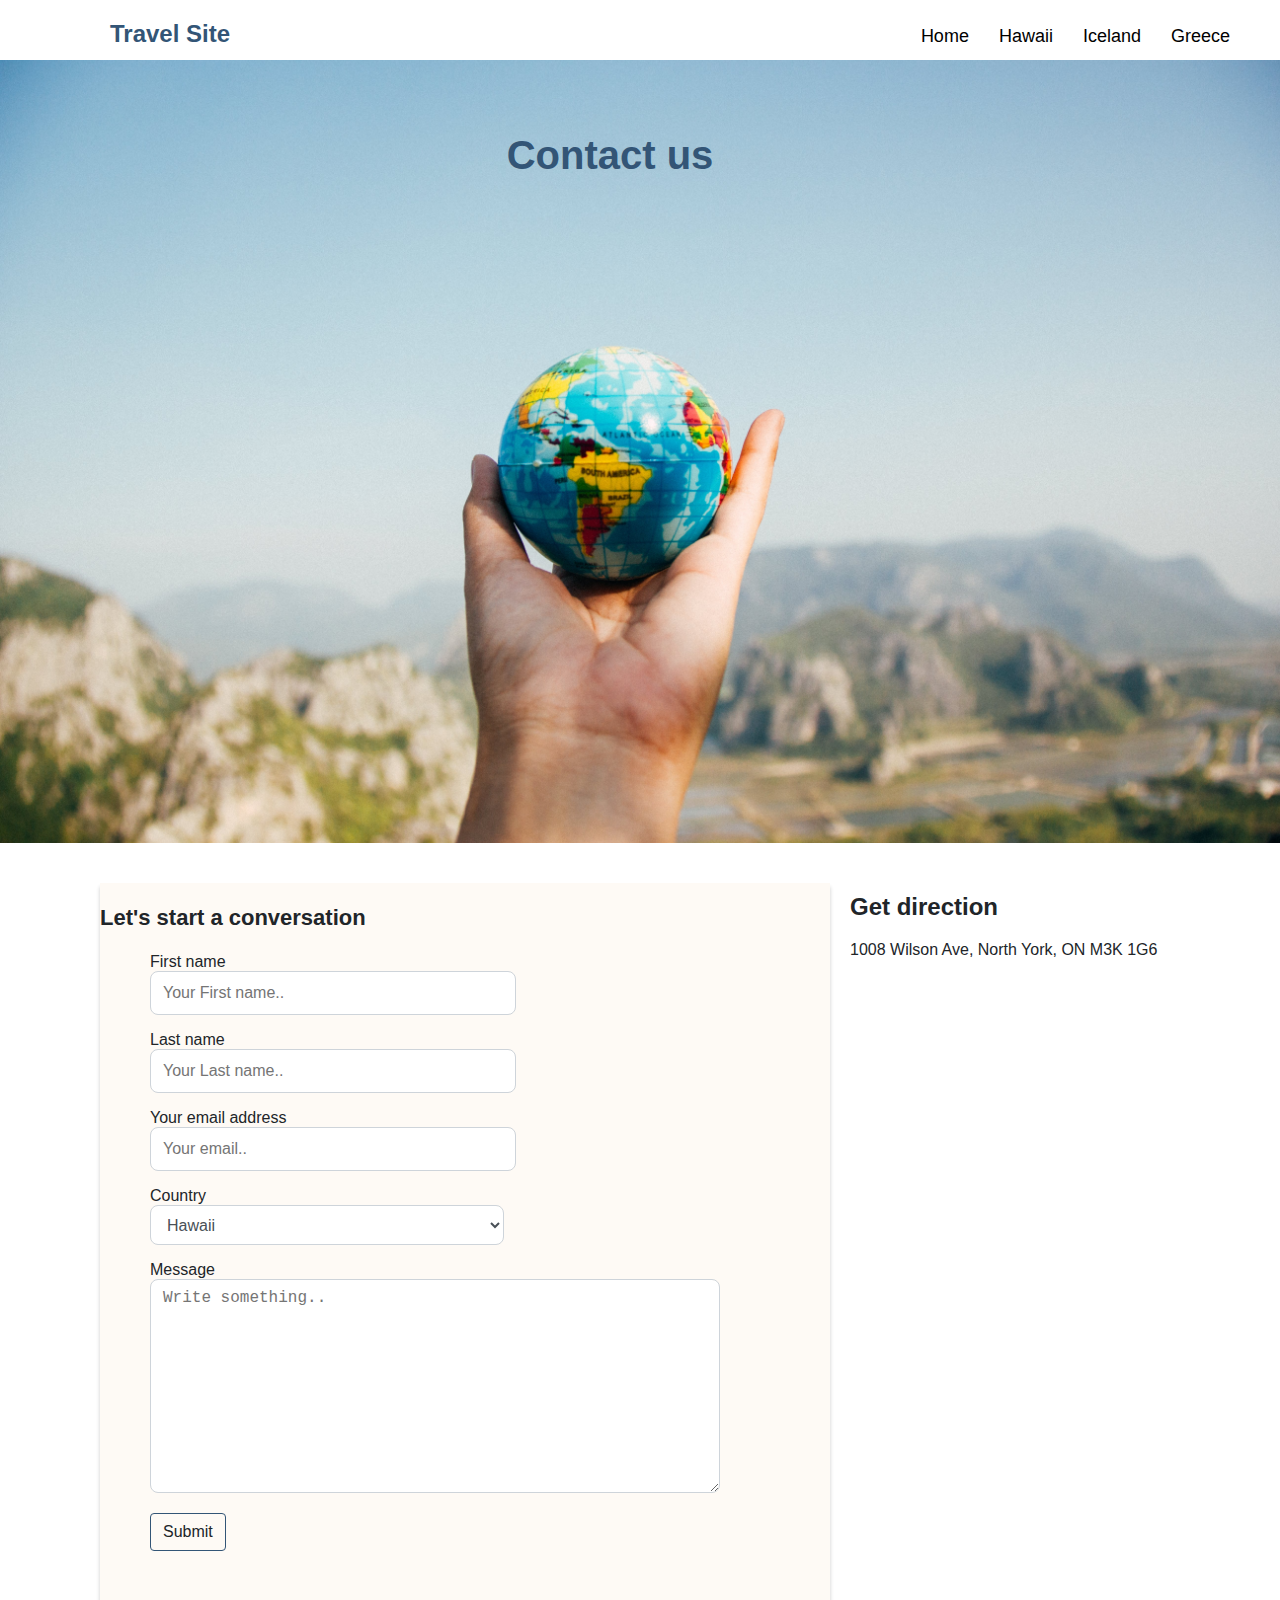
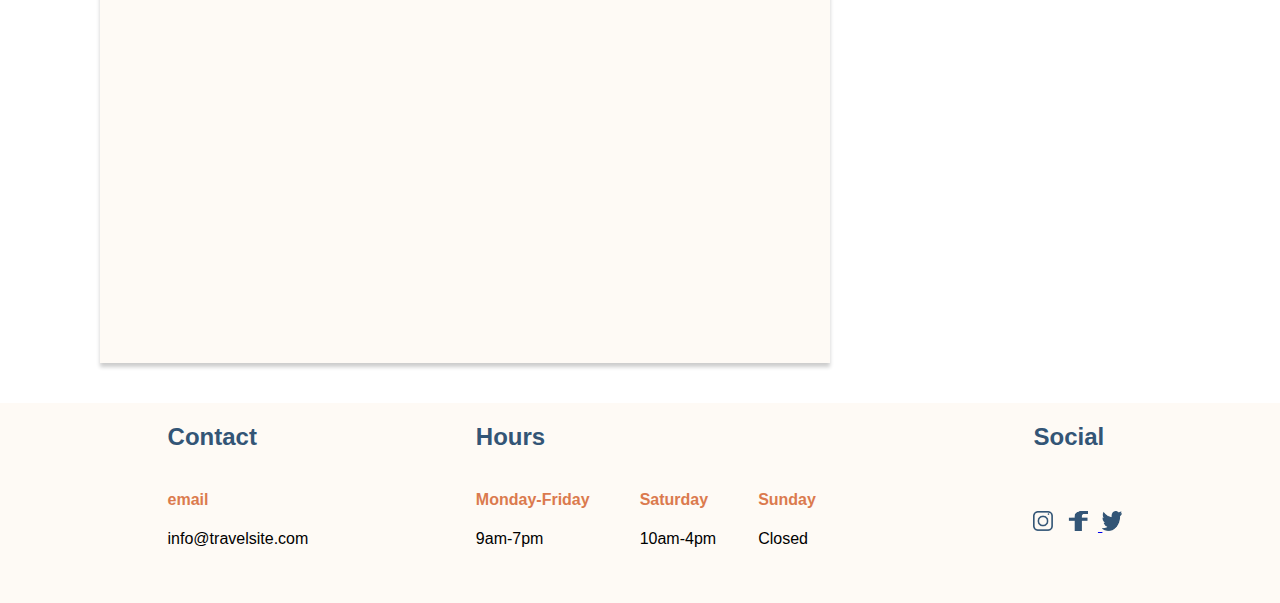
==== pages/getstarted.html @ e73f3dad "added new file for getstarted button and finished home page" ====
<!DOCTYPE html>
<html lang="en">
<head>
    <meta charset="UTF-8">
    <meta name="viewport" content="width=device-width, initial-scale=1.0">
    <link rel="stylesheet" href="/css/global.css">
    <link rel="stylesheet" href="/css/getstarted.css">
    <title>Document</title>

</head>
<body>

    <header>
        <div class="nav">
            <h2 class="nav__logo">
                Travel Site
            </h2>

            <ul class="nav__links">
                <li><a href="/">Home</a></li>
                <li><a href="/">Hawaii</a></li>
                <li><a href="/">Iceland</a></li>
                <li><a href="/">Greece</a></li>

            </ul>
        </div>
    </header> 

    <main>
<div class="container">

    
    <h2 class="container__title">Contact us</h2>
</div>
</div>


<div class="formcontainer">
    <form  class="formcontainer__form" method="post" action="contact-form-process.php">

        <h3 class="formcontainer__title">Let's start a conversation</h3>
        <div class="formcontainer__group">
            <label for="Name" class="formcontainer__firstname">First name</label>
            <div class="formcontainer_group-firstname">
                <input type="text" id="Name" name="Name" class="formcontainer__field" required placeholder="Your First name..">
            </div>
        </div>
        <div class="formcontainer__group">
            <label for="Name" class="formcontainer__lastname">Last name</label>
            <div class="formcontainer_group-lastname">
                <input type="text" id="Name" name="Name" class="formcontainer__field" required placeholder="Your Last name..">
            </div>
        </div>

        <div class="formcontainer__group">
            <label for="Email" class="formcontainer__email">Your email address</label>
            <div class="formcontainer__email">
                <input type="email" id="Email" name="Email" placeholder="Your email.." class="formcontainer__field" required>
            </div>
        </div>

   <div class="formcontainer__group">
    <div class="formcontainer__country">
        <label for="country">Country</label>
        <div>
        <select id="country" name="country" class="formcontainer__dropdown">
          <option value="hawaii">Hawaii</option>
          <option value="iceland">Iceland</option>
          <option value="greece">Greece</option>
        </select>
        </div>
    </div>
   </div>
   <div class="formcontainer__group">
   
        <label class="formcontainer__subjecttxt" for="subject">Message</label>
        <div class="formcontainer__subject">
        <textarea class="formcontainer__textarea" name="subject" placeholder="Write something.." style="height:200px"></textarea>
    </div>
    </div>
        <div class="formcontainer__group">
            <input type="submit" value="Submit" class="formcontainer__btn">
        </div>
      </form>

      <div class="formcontainer__google">

        <h2>Get direction</h2>
        <P>1008 Wilson Ave, North York, ON M3K 1G6</P>

        <iframe src="https://www.google.com/maps/embed?pb=!1m18!1m12!1m3!1d2883.1328987583233!2d-79.48074302381919!3d43.728565971098746!2m3!1f0!2f0!3f0!3m2!1i1024!2i768!4f13.1!3m3!1m2!1s0x882b31839070d815%3A0x146b92743fddf161!2s1008%20Wilson%20Ave%2C%20North%20York%2C%20ON%20M3K%201G6!5e0!3m2!1sen!2sca!4v1706393905879!5m2!1sen!2sca" width="400" height="400" style="border:0;" allowfullscreen="" loading="lazy" referrerpolicy="no-referrer-when-downgrade"></iframe>
      </div>

</div>

    </main>
    
    <footer>
        <div class="footer">
            <div class="footer__contact">
                <h2 class="footer__contact-title">Contact</h2>
                <h4 class="footer__contact-subtitle">email</h4>
                <p class="footer__contact-emailaddress">info@travelsite.com</p>
            </div>

            <div class="footer__hour">
                <h2 class="footer__hour-title">Hours</h2>
                <div class="footer__hour-Details">
                    <div class="footer__hour-Daytime">
                        <h4 class="footer__hour-days">Monday-Friday</h4>
                        <p>9am-7pm</p>
                    </div>
                    <div> 
                        <h4 class="footer__hour-days">Saturday </h4>
                        <p>10am-4pm</p>

                    </div>
                    <div>
                        <h4 class="footer__hour-days sunday">Sunday</h4>
                        <p>Closed</p>

                    </div>
                </div>
            </div>

            <div class="footer__social">
                <h2 class="footer__social-title">Social</h2>
                <div class="footer__social-imgs">

                <a href="https://www.instagram.com/"> <img class="footer__social-img facebook" src="/asset/icons/icon-instagram.png"
                    alt="Instagram"></a>

                <a href="https://www.facebook.com/"><img class="footer__social-img insta" src="/asset/icons/icon-facebook.png"
                        alt="Facebook"> </a>
                <a href="https://www.twitter.com/"><img class="footer__social-img twitter" src="/asset/icons/icon-twitter.png"
                        alt="Twitter"></a>
                    </div>

            </div>
        </div>

    </footer>

    
</body>
</html>
---- css/global.css ----
body,html,head {
    margin: 0;
    padding: 0;
    font-family: Verdana, Geneva, Tahoma, sans-serif;
}

h1{
    font-size: 80px;
    color: #FFFFFF;

}

h3{
    font-size: 22px;
}

hr{
    
    
    width:90%;
    border-top: 1px solid #000;
   
}

/*Navigation pages styles are added*/

.nav {

    height: 60px;
    background-color: #FFFFFF;
    padding-left: 10px;
    display: flex;
    justify-content: space-between;
    position: fixed;
    top:0;
    width:100%;

}

.nav__logo {
    color: #335576;
    margin-left: 100px;

}

.nav__links {
    display: flex;
    list-style: none;
    padding-left: 10px;
    margin-right: 50px;
}

.nav__links li {
    padding-left: 10px;
    margin: 10px;
    color: #000;
    font-size: 18px;

}

.nav__links li a {
    text-decoration: none;
    color: #000;

}



/*footer is added */

.footer {
    display: flex;
    margin-top: 30px;
    justify-content: space-evenly;

    height:200px;
    background-color: #FEFAF5;
   

}

.footer__contact {
    margin-left: 100px;
    padding-left: 50px;
    margin-right: 150px;
}

.footer__hour {

    margin-right:50px;

}

.footer__contact-title {
    margin-right: 50px;
    display: flex;
    color:#335576;
   
  

}
.footer__hour-title{
    color: #335576;
}

.footer__hour-Details {
    display: flex;
    margin-right: 100px;
   align-items: baseline;
}

.footer__hour-days {
   margin-top: 20px;
   margin-right: 50px;
   color: #DB7A4E;
    
}
.footer__contact-subtitle{
    margin-top: 40px;
    padding-top:0px;
    color:#DB7A4E;

}

.footer__hour-Daytime{
    margin-right: 0px;
    padding-bottom: 10px;
    margin-top: 0pxs;
   

}

.footer__social-img{
    width:20px;
    height: 20px;
    margin-right: 10px;

}

.footer__social-title{
    margin-bottom: 60px;
    color: #335576;

}
.footer__social-imgs{
    display: flexbox;
    justify-content: space-around;

}

.footer__social{
    margin-right: 130px;
}
---- css/getstarted.css ----
.container {
  background-image: url("/asset/image/contactus.jpg");
  height: 90vh;
  background-size: cover;
  background-repeat: no-repeat;
  background-position: right center;
}
.container__title {
  margin-left: 100px;
  padding-top: 100px;
  padding-right: 160px;
  margin-bottom: 50px;
  text-align: center;
  font-size: 40px;
  color: #335576;
}

.formcontainer {
  display: flex;
  margin: 50px;
  margin: 0;
  font-size: 1rem;
  font-weight: 400;
  color: #212529;
  text-align: left;
  padding: 30px;
  padding-bottom: 10px;
  max-width: 100%;
}
.formcontainer__form {
  margin-top: 10px;
  margin-left: 70px;
  box-sizing: border-box;
  box-shadow: 0px 4px 4px rgba(0, 0, 0, 0.2);
  background-color: #FEFAF5;
  width: 60%;
  height: 120vh;
}
.formcontainer__group {
  margin-bottom: 1rem;
  margin-left: 50px;
}
.formcontainer__btn {
  display: inline-block;
  font-weight: 400;
  color: #212529;
  text-align: center;
  vertical-align: middle;
  cursor: pointer;
  background-color: transparent;
  border: 1px solid #335576;
  padding: 0.375rem 0.75rem;
  font-size: 1rem;
  line-height: 1.5;
  border-radius: 0.25rem;
}
.formcontainer__subjecttxt {
  margin-right: 10px;
}
.formcontainer__textarea {
  width: 80%;
  height: 30px;
  padding: 0.375rem 0.75rem;
  font-size: 1rem;
  font-weight: 400;
  line-height: 1.5;
  color: #495057;
  background-color: #fff;
  background-clip: padding-box;
  border: 1px solid #ced4da;
  outline: none;
  border-radius: 0.5rem;
}
.formcontainer__field {
  width: 50%;
  height: 30px;
  padding: 0.375rem 0.75rem;
  font-size: 1rem;
  font-weight: 400;
  line-height: 1.5;
  color: #495057;
  background-color: #fff;
  background-clip: padding-box;
  border: 1px solid #ced4da;
  outline: none;
  border-radius: 0.5rem;
}
.formcontainer__dropdown {
  width: 52%;
  height: 40px;
  padding: 0.375rem 0.75rem;
  font-size: 1rem;
  font-weight: 400;
  line-height: 1.5;
  color: #495057;
  background-color: #fff;
  background-clip: padding-box;
  border: 1px solid #ced4da;
  outline: none;
  border-radius: 0.5rem;
}
.formcontainer__google {
  height: 400px;
  width: 400px;
  background-size: cover;
  margin-left: 20px;
}/*# sourceMappingURL=getstarted.css.map */
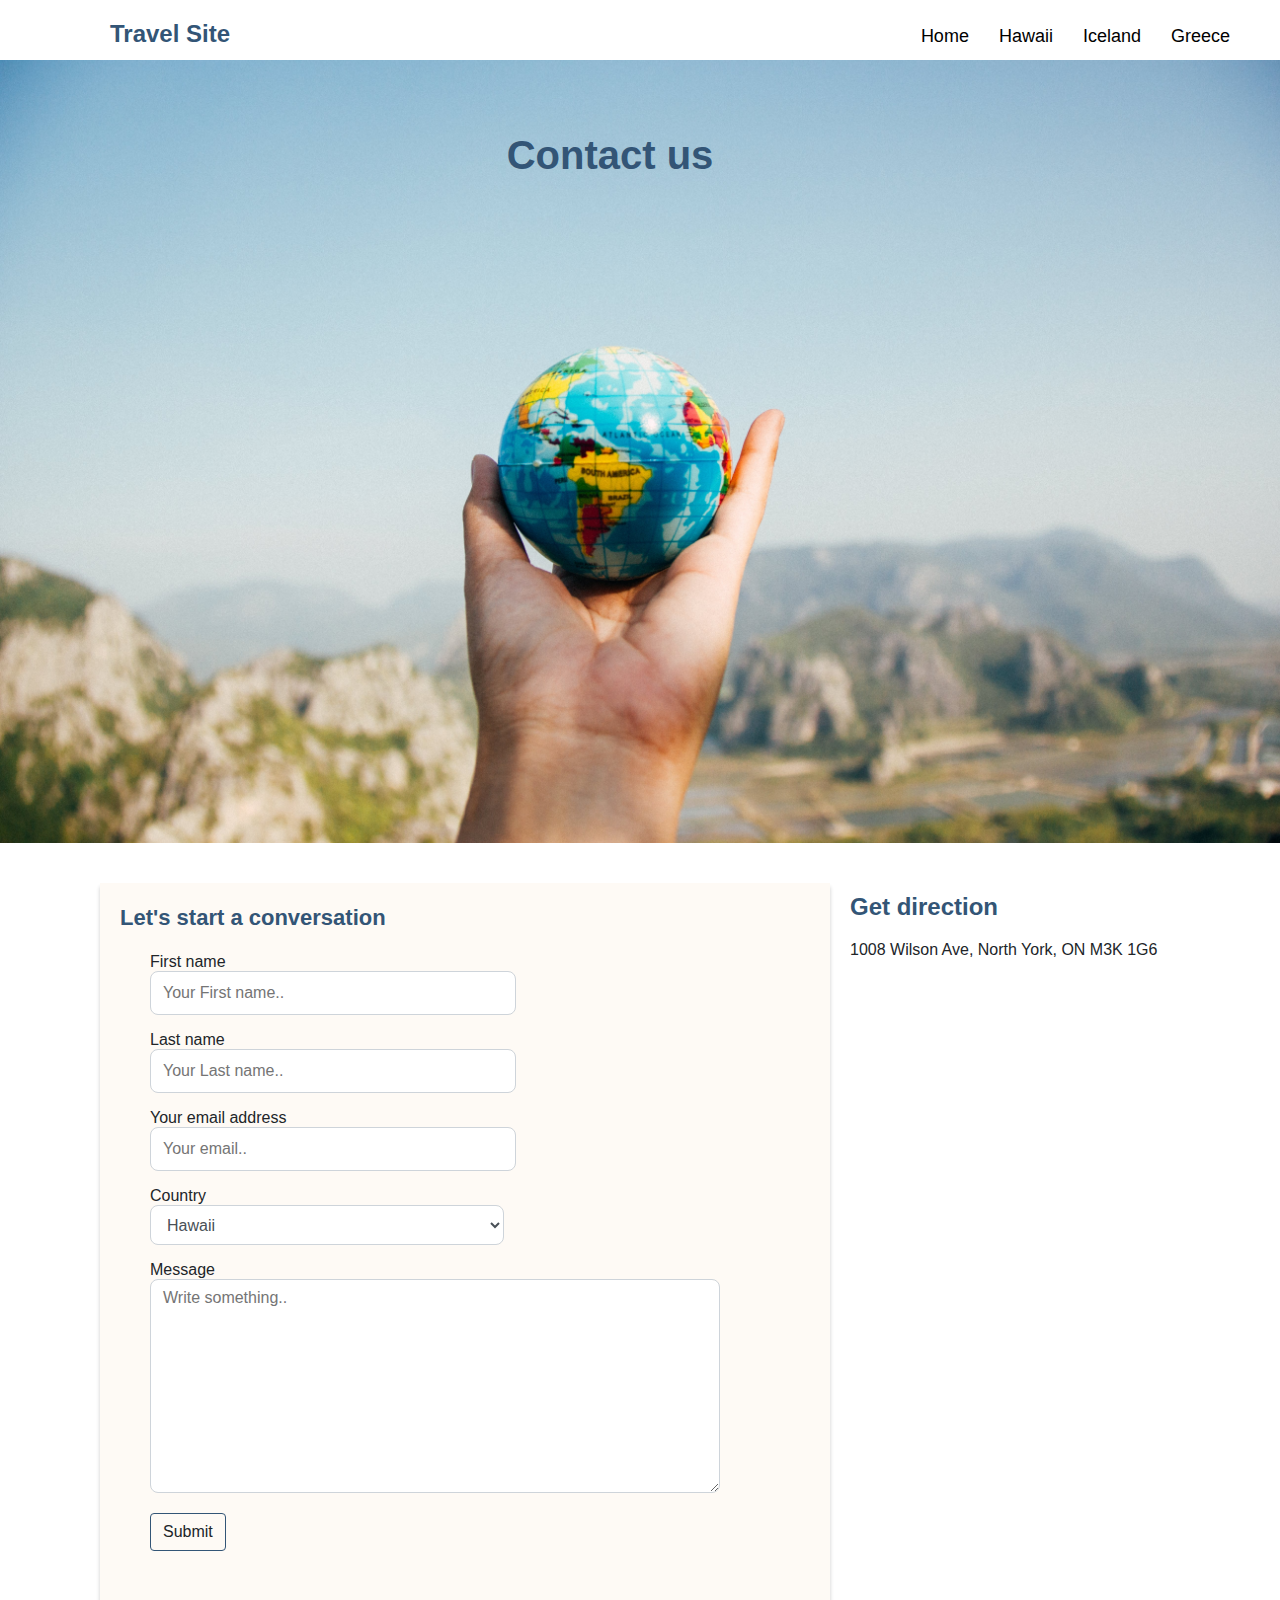
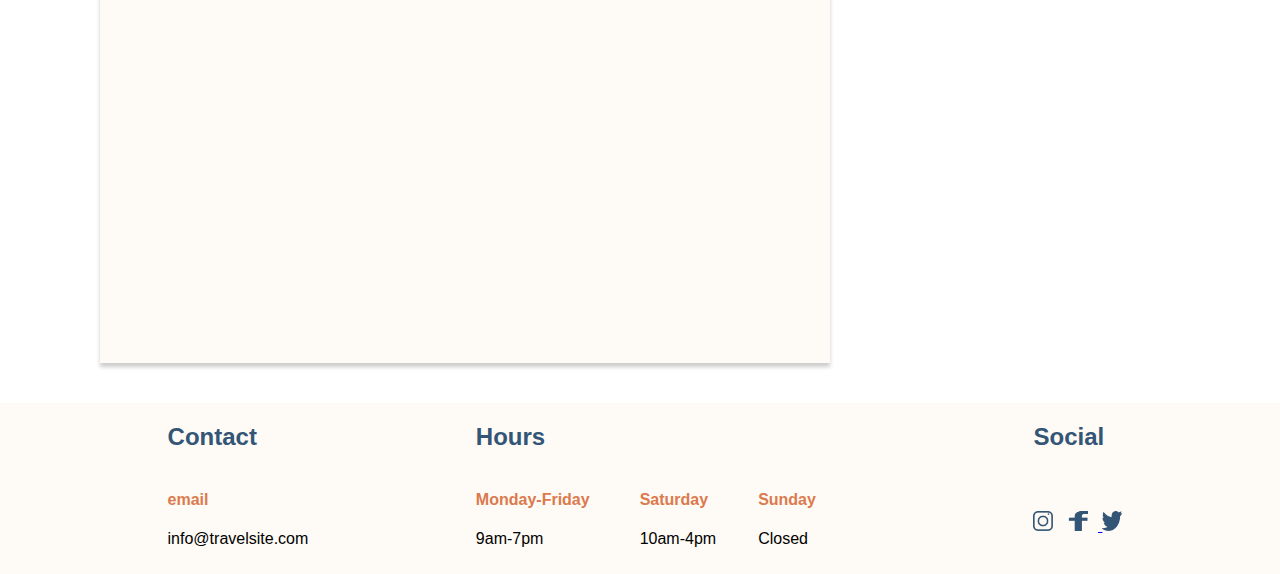
==== commit 006dc229: "animation changes and links are fixed" ====
--- a/pages/getstarted.html
+++ b/pages/getstarted.html
@@ -1,146 +1,147 @@
-<!DOCTYPE html>
-<html lang="en">
-<head>
-    <meta charset="UTF-8">
-    <meta name="viewport" content="width=device-width, initial-scale=1.0">
-    <link rel="stylesheet" href="/css/global.css">
-    <link rel="stylesheet" href="/css/getstarted.css">
-    <title>Document</title>
-
-</head>
-<body>
-
-    <header>
-        <div class="nav">
-            <h2 class="nav__logo">
-                Travel Site
-            </h2>
-
-            <ul class="nav__links">
-                <li><a href="/">Home</a></li>
-                <li><a href="/">Hawaii</a></li>
-                <li><a href="/">Iceland</a></li>
-                <li><a href="/">Greece</a></li>
-
-            </ul>
-        </div>
-    </header> 
-
-    <main>
-<div class="container">
-
-    
-    <h2 class="container__title">Contact us</h2>
-</div>
-</div>
-
-
-<div class="formcontainer">
-    <form  class="formcontainer__form" method="post" action="contact-form-process.php">
-
-        <h3 class="formcontainer__title">Let's start a conversation</h3>
-        <div class="formcontainer__group">
-            <label for="Name" class="formcontainer__firstname">First name</label>
-            <div class="formcontainer_group-firstname">
-                <input type="text" id="Name" name="Name" class="formcontainer__field" required placeholder="Your First name..">
-            </div>
-        </div>
-        <div class="formcontainer__group">
-            <label for="Name" class="formcontainer__lastname">Last name</label>
-            <div class="formcontainer_group-lastname">
-                <input type="text" id="Name" name="Name" class="formcontainer__field" required placeholder="Your Last name..">
-            </div>
-        </div>
-
-        <div class="formcontainer__group">
-            <label for="Email" class="formcontainer__email">Your email address</label>
-            <div class="formcontainer__email">
-                <input type="email" id="Email" name="Email" placeholder="Your email.." class="formcontainer__field" required>
-            </div>
-        </div>
-
-   <div class="formcontainer__group">
-    <div class="formcontainer__country">
-        <label for="country">Country</label>
-        <div>
-        <select id="country" name="country" class="formcontainer__dropdown">
-          <option value="hawaii">Hawaii</option>
-          <option value="iceland">Iceland</option>
-          <option value="greece">Greece</option>
-        </select>
-        </div>
-    </div>
-   </div>
-   <div class="formcontainer__group">
-   
-        <label class="formcontainer__subjecttxt" for="subject">Message</label>
-        <div class="formcontainer__subject">
-        <textarea class="formcontainer__textarea" name="subject" placeholder="Write something.." style="height:200px"></textarea>
-    </div>
-    </div>
-        <div class="formcontainer__group">
-            <input type="submit" value="Submit" class="formcontainer__btn">
-        </div>
-      </form>
-
-      <div class="formcontainer__google">
-
-        <h2>Get direction</h2>
-        <P>1008 Wilson Ave, North York, ON M3K 1G6</P>
-
-        <iframe src="https://www.google.com/maps/embed?pb=!1m18!1m12!1m3!1d2883.1328987583233!2d-79.48074302381919!3d43.728565971098746!2m3!1f0!2f0!3f0!3m2!1i1024!2i768!4f13.1!3m3!1m2!1s0x882b31839070d815%3A0x146b92743fddf161!2s1008%20Wilson%20Ave%2C%20North%20York%2C%20ON%20M3K%201G6!5e0!3m2!1sen!2sca!4v1706393905879!5m2!1sen!2sca" width="400" height="400" style="border:0;" allowfullscreen="" loading="lazy" referrerpolicy="no-referrer-when-downgrade"></iframe>
-      </div>
-
-</div>
-
-    </main>
-    
-    <footer>
-        <div class="footer">
-            <div class="footer__contact">
-                <h2 class="footer__contact-title">Contact</h2>
-                <h4 class="footer__contact-subtitle">email</h4>
-                <p class="footer__contact-emailaddress">info@travelsite.com</p>
-            </div>
-
-            <div class="footer__hour">
-                <h2 class="footer__hour-title">Hours</h2>
-                <div class="footer__hour-Details">
-                    <div class="footer__hour-Daytime">
-                        <h4 class="footer__hour-days">Monday-Friday</h4>
-                        <p>9am-7pm</p>
-                    </div>
-                    <div> 
-                        <h4 class="footer__hour-days">Saturday </h4>
-                        <p>10am-4pm</p>
-
-                    </div>
-                    <div>
-                        <h4 class="footer__hour-days sunday">Sunday</h4>
-                        <p>Closed</p>
-
-                    </div>
-                </div>
-            </div>
-
-            <div class="footer__social">
-                <h2 class="footer__social-title">Social</h2>
-                <div class="footer__social-imgs">
-
-                <a href="https://www.instagram.com/"> <img class="footer__social-img facebook" src="/asset/icons/icon-instagram.png"
-                    alt="Instagram"></a>
-
-                <a href="https://www.facebook.com/"><img class="footer__social-img insta" src="/asset/icons/icon-facebook.png"
-                        alt="Facebook"> </a>
-                <a href="https://www.twitter.com/"><img class="footer__social-img twitter" src="/asset/icons/icon-twitter.png"
-                        alt="Twitter"></a>
-                    </div>
-
-            </div>
-        </div>
-
-    </footer>
-
-    
-</body>
+<!DOCTYPE html>
+<html lang="en">
+<head>
+    <meta charset="UTF-8">
+    <meta name="viewport" content="width=device-width, initial-scale=1.0">
+    <link rel="stylesheet" href="/css/global.css">
+    <link rel="stylesheet" href="/css/getstarted.css">
+    <title>Document</title>
+
+</head>
+<body>
+
+    <header>
+        <div class="nav">
+            <h2 class="nav__logo"> <a href="/index.html">
+                Travel Site
+                </a>
+            </h2>
+
+            <ul class="nav__links">
+                <li><a href="../index.html">Home</a></li>
+                <li><a href="./hawaii.html">Hawaii</a></li>
+                <li><a href="./iceland.html">Iceland</a></li>
+                <li><a href="./greece.html">Greece</a></li>
+
+            </ul>
+        </div>
+    </header> 
+
+    <main>
+<div class="container">
+
+    
+    <h2 class="container__title">Contact us</h2>
+</div>
+</div>
+
+
+<div class="formcontainer">
+    <form  class="formcontainer__form" method="post" action="contact-form-process.php">
+
+        <h3 class="formcontainer__title">Let's start a conversation</h3>
+        <div class="formcontainer__group">
+            <label for="Name" class="formcontainer__firstname">First name</label>
+            <div class="formcontainer_group-firstname">
+                <input type="text" id="Name" name="Name" class="formcontainer__field" required placeholder="Your First name..">
+            </div>
+        </div>
+        <div class="formcontainer__group">
+            <label for="Name" class="formcontainer__lastname">Last name</label>
+            <div class="formcontainer_group-lastname">
+                <input type="text" id="Name" name="Name" class="formcontainer__field" required placeholder="Your Last name..">
+            </div>
+        </div>
+
+        <div class="formcontainer__group">
+            <label for="Email" class="formcontainer__email">Your email address</label>
+            <div class="formcontainer__email">
+                <input type="email" id="Email" name="Email" placeholder="Your email.." class="formcontainer__field" required>
+            </div>
+        </div>
+
+   <div class="formcontainer__group">
+    <div class="formcontainer__country">
+        <label for="country">Country</label>
+        <div>
+        <select id="country" name="country" class="formcontainer__dropdown">
+          <option value="hawaii">Hawaii</option>
+          <option value="iceland">Iceland</option>
+          <option value="greece">Greece</option>
+        </select>
+        </div>
+    </div>
+   </div>
+   <div class="formcontainer__group">
+   
+        <label class="formcontainer__subjecttxt" for="subject">Message</label>
+        <div class="formcontainer__subject">
+        <textarea class="formcontainer__textarea" name="subject" placeholder="Write something.." style="height:200px"></textarea>
+    </div>
+    </div>
+        <div class="formcontainer__group">
+            <input type="submit" value="Submit" class="formcontainer__btn">
+        </div>
+      </form>
+
+      <div class="formcontainer__google">
+
+        <h2 >Get direction</h2>
+        <P>1008 Wilson Ave, North York, ON M3K 1G6</P>
+
+        <iframe src="https://www.google.com/maps/embed?pb=!1m18!1m12!1m3!1d2883.1328987583233!2d-79.48074302381919!3d43.728565971098746!2m3!1f0!2f0!3f0!3m2!1i1024!2i768!4f13.1!3m3!1m2!1s0x882b31839070d815%3A0x146b92743fddf161!2s1008%20Wilson%20Ave%2C%20North%20York%2C%20ON%20M3K%201G6!5e0!3m2!1sen!2sca!4v1706393905879!5m2!1sen!2sca" width="400" height="400" style="border:0;" allowfullscreen="" loading="lazy" referrerpolicy="no-referrer-when-downgrade"></iframe>
+      </div>
+
+</div>
+
+    </main>
+    
+    <footer>
+        <div class="footer">
+            <div class="footer__contact">
+                <h2 class="footer__contact-title">Contact</h2>
+                <h4 class="footer__contact-subtitle">email</h4>
+                <p class="footer__contact-emailaddress">info@travelsite.com</p>
+            </div>
+
+            <div class="footer__hour">
+                <h2 class="footer__hour-title">Hours</h2>
+                <div class="footer__hour-Details">
+                    <div class="footer__hour-Daytime">
+                        <h4 class="footer__hour-days">Monday-Friday</h4>
+                        <p>9am-7pm</p>
+                    </div>
+                    <div> 
+                        <h4 class="footer__hour-days">Saturday </h4>
+                        <p>10am-4pm</p>
+
+                    </div>
+                    <div>
+                        <h4 class="footer__hour-days sunday">Sunday</h4>
+                        <p>Closed</p>
+
+                    </div>
+                </div>
+            </div>
+
+            <div class="footer__social">
+                <h2 class="footer__social-title">Social</h2>
+                <div class="footer__social-imgs">
+
+                <a href="https://www.instagram.com/"> <img class="footer__social-img facebook" src="/asset/icons/icon-instagram.png"
+                    alt="Instagram"></a>
+
+                <a href="https://www.facebook.com/"><img class="footer__social-img insta" src="/asset/icons/icon-facebook.png"
+                        alt="Facebook"> </a>
+                <a href="https://www.twitter.com/"><img class="footer__social-img twitter" src="/asset/icons/icon-twitter.png"
+                        alt="Twitter"></a>
+                    </div>
+
+            </div>
+        </div>
+
+    </footer>
+
+    
+</body>
 </html>--- a/css/global.css
+++ b/css/global.css
@@ -1,154 +1,204 @@
-body,html,head {
-    margin: 0;
-    padding: 0;
-    font-family: Verdana, Geneva, Tahoma, sans-serif;
-}
-
-h1{
-    font-size: 80px;
-    color: #FFFFFF;
-
-}
-
-h3{
-    font-size: 22px;
-}
-
-hr{
-    
-    
-    width:90%;
-    border-top: 1px solid #000;
-   
-}
-
-/*Navigation pages styles are added*/
-
-.nav {
-
-    height: 60px;
-    background-color: #FFFFFF;
-    padding-left: 10px;
-    display: flex;
-    justify-content: space-between;
-    position: fixed;
-    top:0;
-    width:100%;
-
-}
-
-.nav__logo {
-    color: #335576;
-    margin-left: 100px;
-
-}
-
-.nav__links {
-    display: flex;
-    list-style: none;
-    padding-left: 10px;
-    margin-right: 50px;
-}
-
-.nav__links li {
-    padding-left: 10px;
-    margin: 10px;
-    color: #000;
-    font-size: 18px;
-
-}
-
-.nav__links li a {
-    text-decoration: none;
-    color: #000;
-
-}
-
-
-
-/*footer is added */
-
-.footer {
-    display: flex;
-    margin-top: 30px;
-    justify-content: space-evenly;
-
-    height:200px;
-    background-color: #FEFAF5;
-   
-
-}
-
-.footer__contact {
-    margin-left: 100px;
-    padding-left: 50px;
-    margin-right: 150px;
-}
-
-.footer__hour {
-
-    margin-right:50px;
-
-}
-
-.footer__contact-title {
-    margin-right: 50px;
-    display: flex;
-    color:#335576;
-   
-  
-
-}
-.footer__hour-title{
-    color: #335576;
-}
-
-.footer__hour-Details {
-    display: flex;
-    margin-right: 100px;
-   align-items: baseline;
-}
-
-.footer__hour-days {
-   margin-top: 20px;
-   margin-right: 50px;
-   color: #DB7A4E;
-    
-}
-.footer__contact-subtitle{
-    margin-top: 40px;
-    padding-top:0px;
-    color:#DB7A4E;
-
-}
-
-.footer__hour-Daytime{
-    margin-right: 0px;
-    padding-bottom: 10px;
-    margin-top: 0pxs;
-   
-
-}
-
-.footer__social-img{
-    width:20px;
-    height: 20px;
-    margin-right: 10px;
-
-}
-
-.footer__social-title{
-    margin-bottom: 60px;
-    color: #335576;
-
-}
-.footer__social-imgs{
-    display: flexbox;
-    justify-content: space-around;
-
-}
-
-.footer__social{
-    margin-right: 130px;
-}
-
+@import 'mixin' ;
+
+body,html,head {
+    margin: 0;
+    padding: 0;
+    font-family: Verdana, Geneva, Tahoma, sans-serif;
+}
+
+h1{
+    font-size: 80px;
+    color: #FFFFFF;
+
+}
+
+h3{
+    font-size: 22px;
+}
+
+hr{
+    
+    
+    width:90%;
+    border-top: 1px solid #000;
+   
+}
+
+/*Navigation pages styles are added*/
+
+.nav {
+
+    height: 60px;
+    background-color: #FFFFFF;
+    padding-left: 10px;
+    display: flex;
+    justify-content: space-between;
+    position: fixed;
+    top:0;
+    width:100%;
+
+}
+
+
+
+.nav__logo {
+    color: #335576;
+    margin-left: 100px;
+
+}
+.nav__logo a {
+    cursor: pointer;
+    text-decoration: none;
+    color: #335576;
+}
+
+.nav__links {
+    display: flex;
+    list-style: none;
+    padding-left: 10px;
+    margin-right: 50px;
+
+
+  
+}
+.nav__links li {
+    padding-left: 10px;
+    margin: 10px;
+    color: #000;
+    font-size: 18px;
+
+}
+
+
+
+
+
+.nav__links li a {
+    text-decoration: none;
+    color: #000;
+
+}
+
+.nav__links li:hover {
+    color: white;
+    transform: scale(1.2);
+    text-shadow: none;
+  }
+
+.nav__links--Home a {
+    border-bottom: 5px solid #DB7A4E ;
+}
+
+
+
+
+
+
+/*footer is added */
+
+.footer {
+    display: flex;
+    margin-top: 30px;
+    justify-content: space-evenly;
+    background-color: #FEFAF5;
+    /* background-attachment: scroll;
+    background-position: 0% 0%;
+    position: fixed;
+    bottom: 0pt;
+    left: 0pt */
+   
+
+}
+
+.footer__contact {
+    margin-left: 100px;
+    padding-left: 50px;
+    margin-right: 150px;
+}
+
+.footer__hour {
+
+    margin-right:50px;
+
+}
+
+.footer__contact-title {
+    margin-right: 50px;
+    display: flex;
+    color:#335576;
+   
+  
+
+}
+.footer__hour-title{
+    color: #335576;
+}
+
+.footer__hour-Details {
+    display: flex;
+    margin-right: 100px;
+   align-items: baseline;
+}
+
+.footer__hour-days {
+   margin-top: 20px;
+   margin-right: 50px;
+   color: #DB7A4E;
+    
+}
+.footer__contact-subtitle{
+    margin-top: 40px;
+    padding-top:0px;
+    color:#DB7A4E;
+
+}
+
+.footer__hour-Daytime{
+    margin-right: 0px;
+    padding-bottom: 10px;
+    margin-top: 0pxs;
+   
+
+}
+
+.footer__social-img{
+    width:20px;
+    height: 20px;
+    margin-right: 10px;
+
+}
+
+.footer__social-title{
+    margin-bottom: 60px;
+    color: #335576;
+
+}
+
+
+.footer__social{
+    margin-right: 130px;
+}
+
+
+@media (min-width: 1024px) and (max-width: 1279px) {
+    .footer__social-imgs {
+      display: flex;
+      flex-direction: column;
+      flex-wrap: wrap;
+      
+    }
+
+    .footer__hour-daytime{
+        margin: 0;
+    }
+
+    .footer__social-title{
+        margin-right:50px
+    }
+}
+
+@media (min-width: 992px) and (max-width: 1024px){
+
+}
+
+
--- a/css/getstarted.css
+++ b/css/getstarted.css
@@ -39,6 +39,11 @@
 .formcontainer__group {
   margin-bottom: 1rem;
   margin-left: 50px;
+  font-family: Verdana, Geneva, Tahoma, sans-serif;
+}
+.formcontainer__title {
+  margin-left: 20px;
+  color: #335576;
 }
 .formcontainer__btn {
   display: inline-block;
@@ -70,6 +75,7 @@
   border: 1px solid #ced4da;
   outline: none;
   border-radius: 0.5rem;
+  font-family: Verdana, Geneva, Tahoma, sans-serif;
 }
 .formcontainer__field {
   width: 50%;
@@ -104,4 +110,7 @@
   width: 400px;
   background-size: cover;
   margin-left: 20px;
+}
+.formcontainer__google h2 {
+  color: #335576;
 }/*# sourceMappingURL=getstarted.css.map */